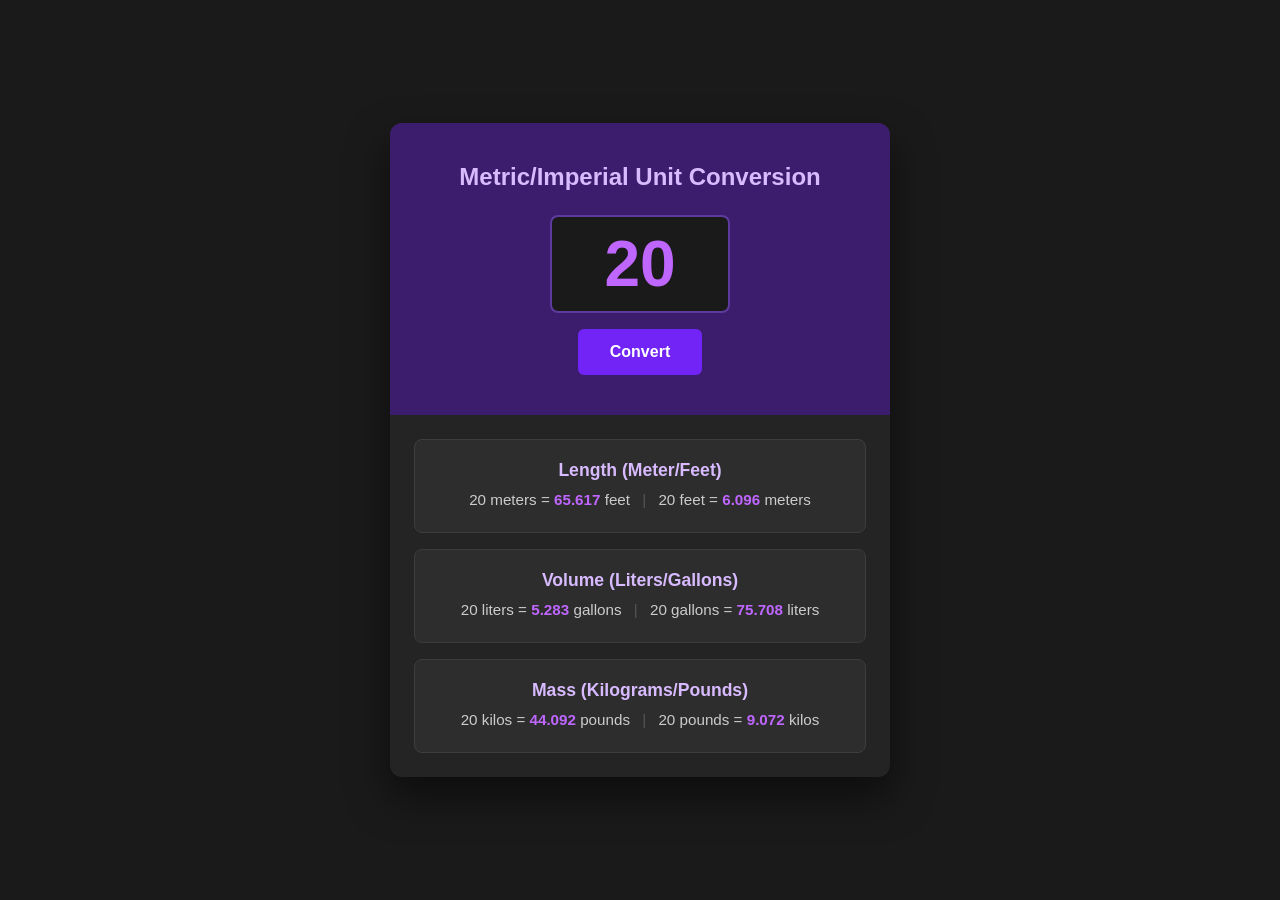
==== unit-converter/index.html @ a0f5a4bb "Practice done till 16:15 17-03-2026" ====
<!DOCTYPE html>
<html lang="en">
<head>
    <meta charset="UTF-8">
    <meta name="viewport" content="width=device-width, initial-scale=1.0">
    <title>Dark Unit Converter</title>
    <link rel="stylesheet" href="style.css">
</head>
<body>
    <div class="converter-container">
        <!-- Header Section -->
        <header class="header">
            <h1>Metric/Imperial Unit Conversion</h1>
            <div class="input-group">
                <input type="number" id="input-number" class="input-field" value="20">
                <button id="convert-btn" class="convert-btn">Convert</button>
            </div>
        </header>

        <!-- Results Section -->
        <main class="results-section">
            <!-- Length Card -->
            <div class="result-card">
                <h2 class="card-title">Length (Meter/Feet)</h2>
                <p id="length-results" class="conversion-text">
                    <span class="unit-input">20</span> meters = <span id="meter-to-feet" class="result-number">65.616</span> feet 
                    <span class="pipe-separator">|</span> 
                    <span class="unit-input">20</span> feet = <span id="feet-to-meter" class="result-number">6.096</span> meters
                </p>
            </div>

            <!-- Volume Card -->
            <div class="result-card">
                <h2 class="card-title">Volume (Liters/Gallons)</h2>
                <p id="volume-results" class="conversion-text">
                    <span class="unit-input">20</span> liters = <span id="liters-to-gallons" class="result-number">5.283</span> gallons 
                    <span class="pipe-separator">|</span> 
                    <span class="unit-input">20</span> gallons = <span id="gallons-to-liters" class="result-number">75.708</span> liters
                </p>
            </div>

            <!-- Mass Card -->
            <div class="result-card">
                <h2 class="card-title">Mass (Kilograms/Pounds)</h2>
                <p id="mass-results" class="conversion-text">
                    <span class="unit-input">20</span> kilos = <span id="kilos-to-pounds" class="result-number">44.092</span> pounds 
                    <span class="pipe-separator">|</span> 
                    <span class="unit-input">20</span> pounds = <span id="pounds-to-kilos" class="result-number">9.072</span> kilos
                </p>
            </div>
        </main>
    </div>
    <script src="script.js"></script>
</body>
</html>
---- unit-converter/style.css ----
/* CSS Reset and Global Styles */
* {
    margin: 0;
    padding: 0;
    box-sizing: border-box;
}

body {
    font-family: 'Inter', -apple-system, BlinkMacSystemFont, "Segoe UI", Roboto, sans-serif;
    background-color: #1a1a1a;
    color: #f0f0f0;
    display: flex;
    justify-content: center;
    align-items: center;
    min-height: 100vh;
    padding: 20px;
}

/* Main Container */
.converter-container {
    background-color: #242424;
    width: 100%;
    max-width: 500px;
    border-radius: 12px;
    overflow: hidden;
    box-shadow: 0 20px 40px rgba(0, 0, 0, 0.5);
}

/* Header Section */
.header {
    background-color: #3b1c6d;
    padding: 40px 20px;
    text-align: center;
}

.header h1 {
    color: #d8baff;
    font-size: 1.5rem;
    margin-bottom: 24px;
    font-weight: 700;
}

.input-group {
    display: flex;
    flex-direction: column;
    align-items: center;
    gap: 16px;
}

.input-field {
    background-color: #1a1a1a;
    color: #bf66ff;
    font-size: 4rem;
    font-weight: 800;
    border: 2px solid #5d3b9e;
    border-radius: 8px;
    padding: 10px;
    width: 180px;
    text-align: center;
    outline: none;
    transition: border-color 0.2s;
}

.input-field:focus {
    border-color: #7124f5;
}

/* Hide number arrows */
.input-field::-webkit-outer-spin-button,
.input-field::-webkit-inner-spin-button {
    -webkit-appearance: none;
    margin: 0;
}
.input-field[type=number] {
    -moz-appearance: textfield;
}

.convert-btn {
    background-color: #7124f5;
    color: white;
    border: none;
    border-radius: 6px;
    padding: 14px 32px;
    font-size: 1rem;
    font-weight: 600;
    cursor: pointer;
    transition: transform 0.1s, background-color 0.2s;
}

.convert-btn:active {
    transform: scale(0.98);
}

.convert-btn:hover {
    background-color: #5d1be3;
}

/* Results Section */
.results-section {
    padding: 24px;
    display: flex;
    flex-direction: column;
    gap: 16px;
}

/* Result Cards */
.result-card {
    background-color: #2d2d2d;
    border-radius: 8px;
    padding: 20px;
    text-align: center;
    border: 1px solid #3d3d3d;
}

.card-title {
    color: #d8baff;
    font-size: 1.1rem;
    margin-bottom: 8px;
    font-weight: 600;
}

.conversion-text {
    color: #cccccc;
    font-size: 0.95rem;
    line-height: 1.5;
}

.result-number {
    color: #bf66ff;
    font-weight: 700;
}

.pipe-separator {
    color: #555;
    margin: 0 8px;
}
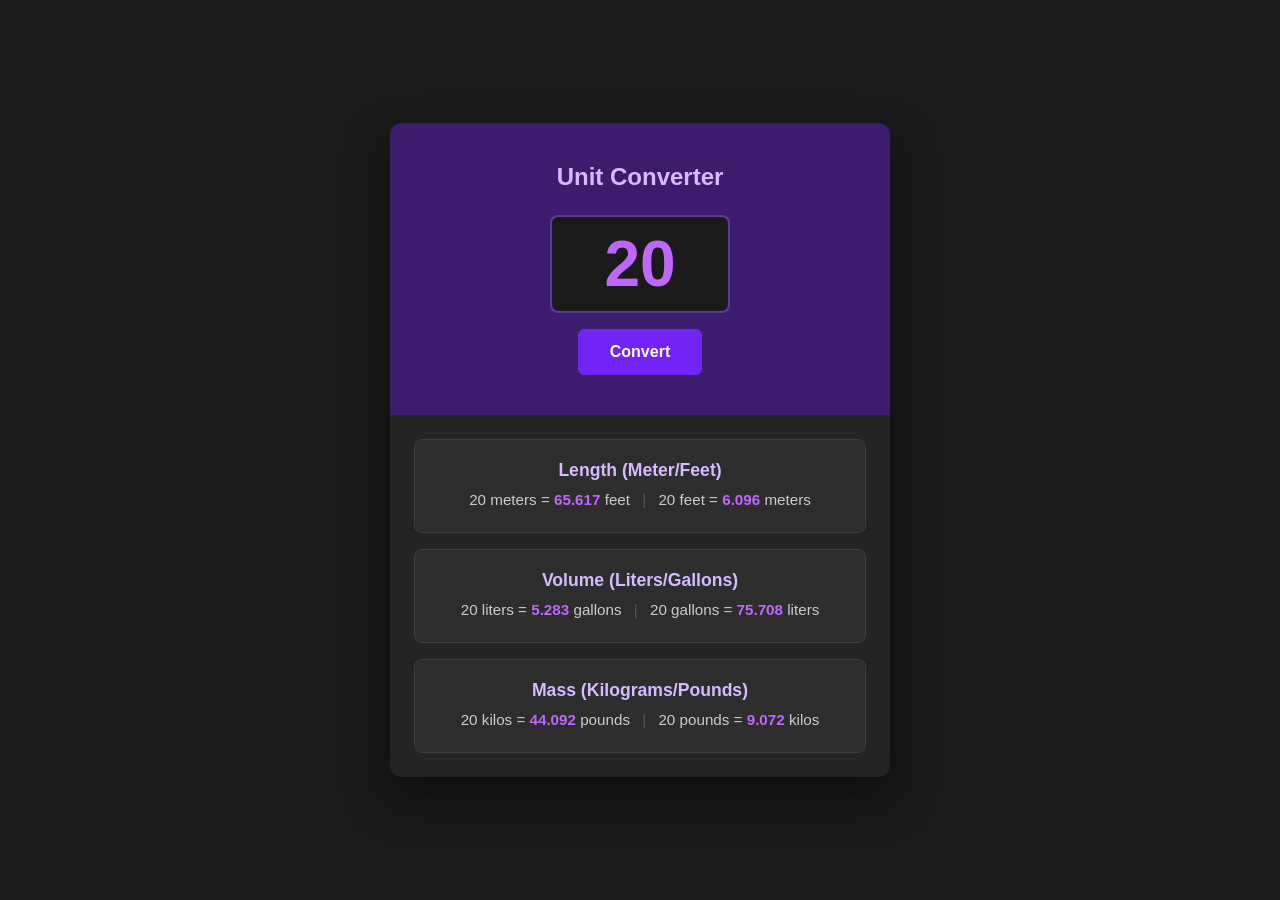
==== commit 8a8d9866: "Changed the heading to Unit Converter" ====
--- a/unit-converter/index.html
+++ b/unit-converter/index.html
@@ -10,7 +10,7 @@
     <div class="converter-container">
         <!-- Header Section -->
         <header class="header">
-            <h1>Metric/Imperial Unit Conversion</h1>
+            <h1>Unit Converter</h1>
             <div class="input-group">
                 <input type="number" id="input-number" class="input-field" value="20">
                 <button id="convert-btn" class="convert-btn">Convert</button>
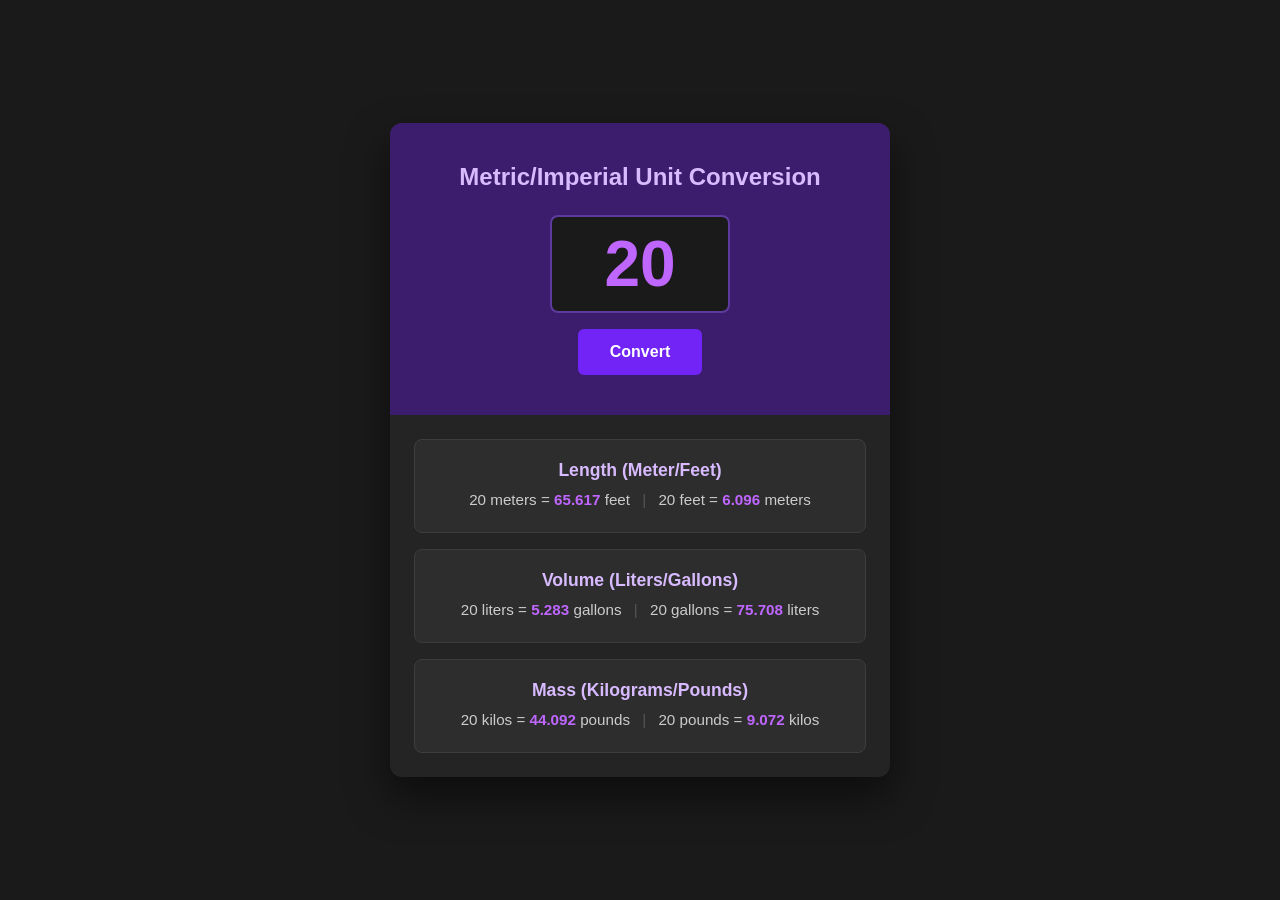
==== commit 1e5209d4: "Reverted back to previous name" ====
--- a/unit-converter/index.html
+++ b/unit-converter/index.html
@@ -10,7 +10,7 @@
     <div class="converter-container">
         <!-- Header Section -->
         <header class="header">
-            <h1>Unit Converter</h1>
+            <h1>Metric/Imperial Unit Conversion</h1>
             <div class="input-group">
                 <input type="number" id="input-number" class="input-field" value="20">
                 <button id="convert-btn" class="convert-btn">Convert</button>
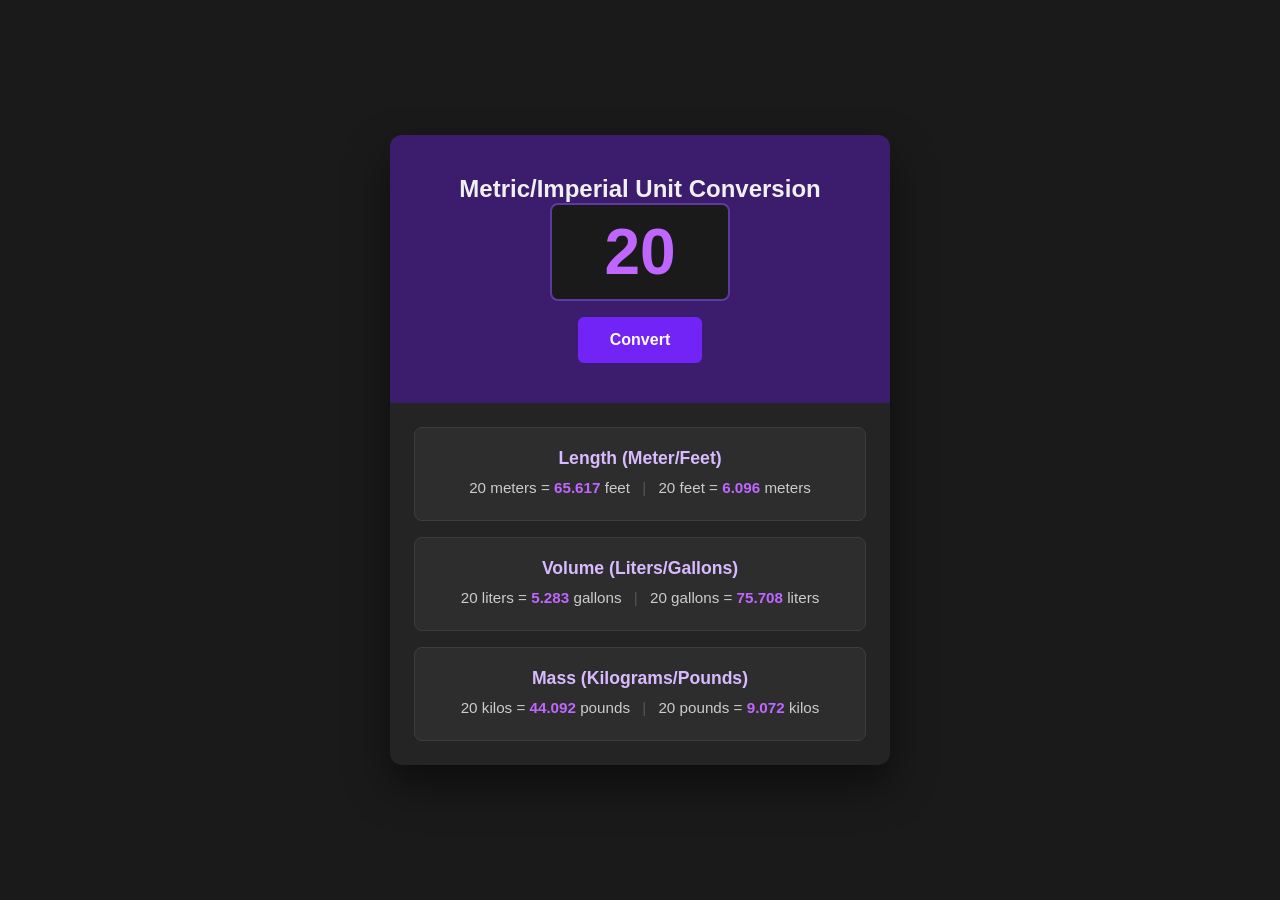
==== commit f392094a: "Changed the heading tag" ====
--- a/unit-converter/index.html
+++ b/unit-converter/index.html
@@ -10,7 +10,7 @@
     <div class="converter-container">
         <!-- Header Section -->
         <header class="header">
-            <h1>Metric/Imperial Unit Conversion</h1>
+            <h2>Metric/Imperial Unit Conversion</h2>
             <div class="input-group">
                 <input type="number" id="input-number" class="input-field" value="20">
                 <button id="convert-btn" class="convert-btn">Convert</button>
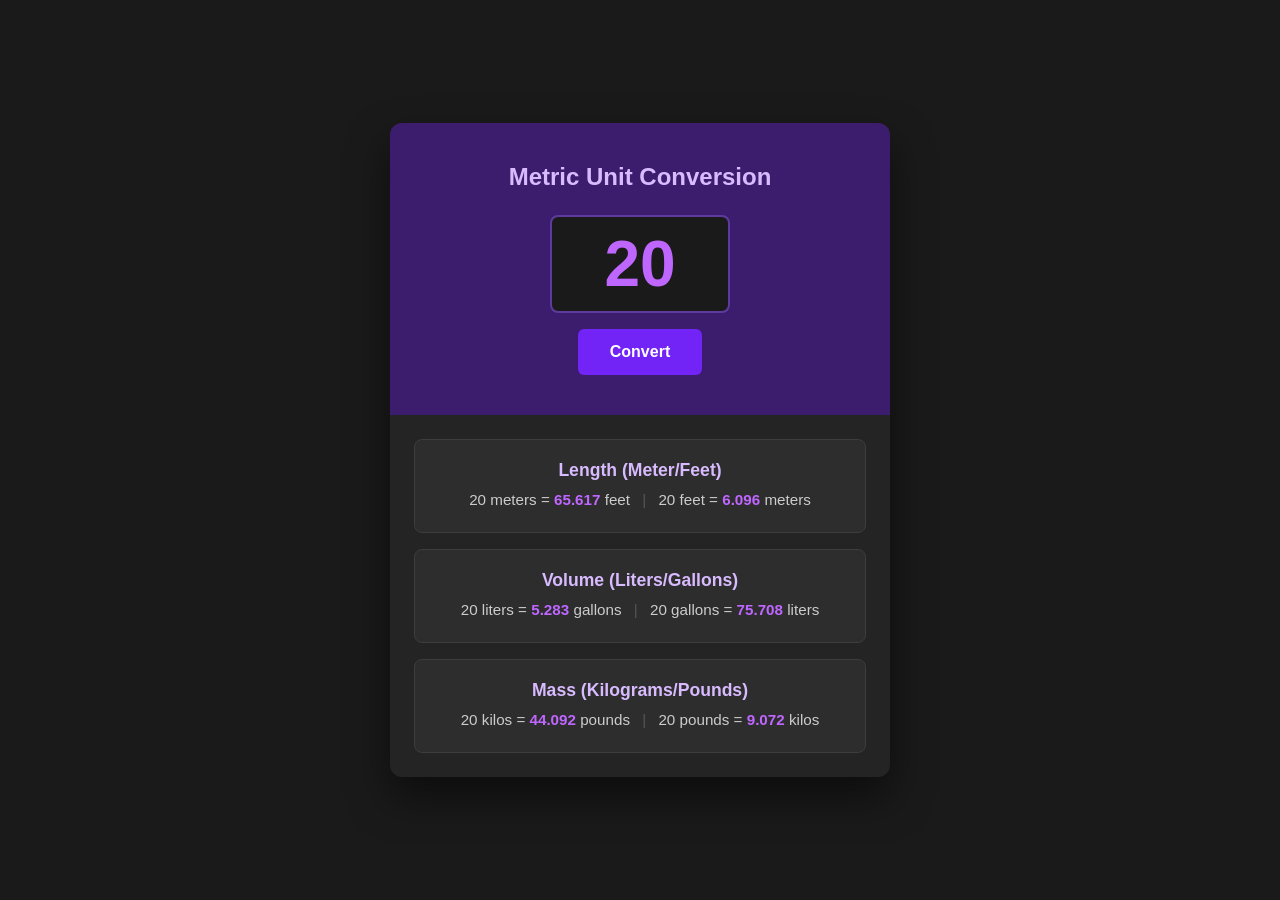
==== commit 3a35a127: "Changed to metric unit conversion" ====
--- a/unit-converter/index.html
+++ b/unit-converter/index.html
@@ -10,7 +10,7 @@
     <div class="converter-container">
         <!-- Header Section -->
         <header class="header">
-            <h2>Metric/Imperial Unit Conversion</h2>
+            <h1>Metric Unit Conversion</h1>
             <div class="input-group">
                 <input type="number" id="input-number" class="input-field" value="20">
                 <button id="convert-btn" class="convert-btn">Convert</button>
